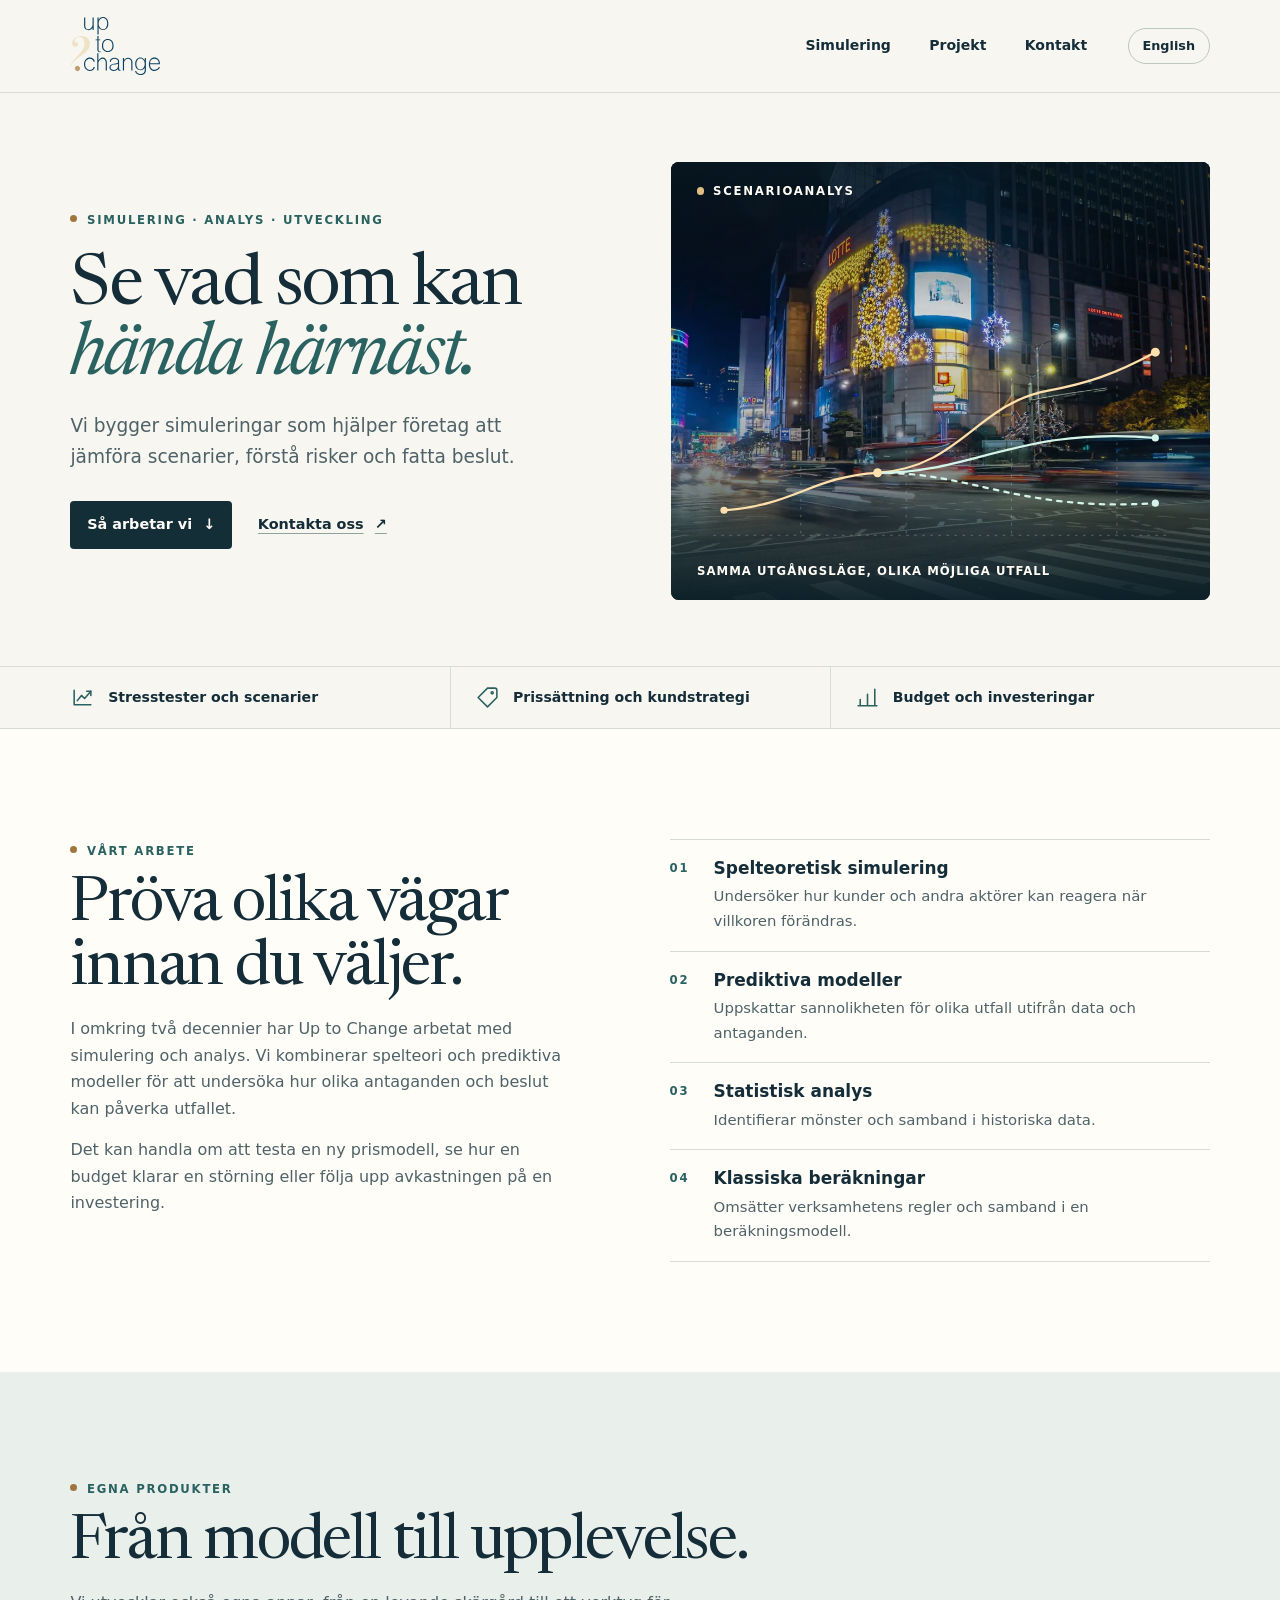
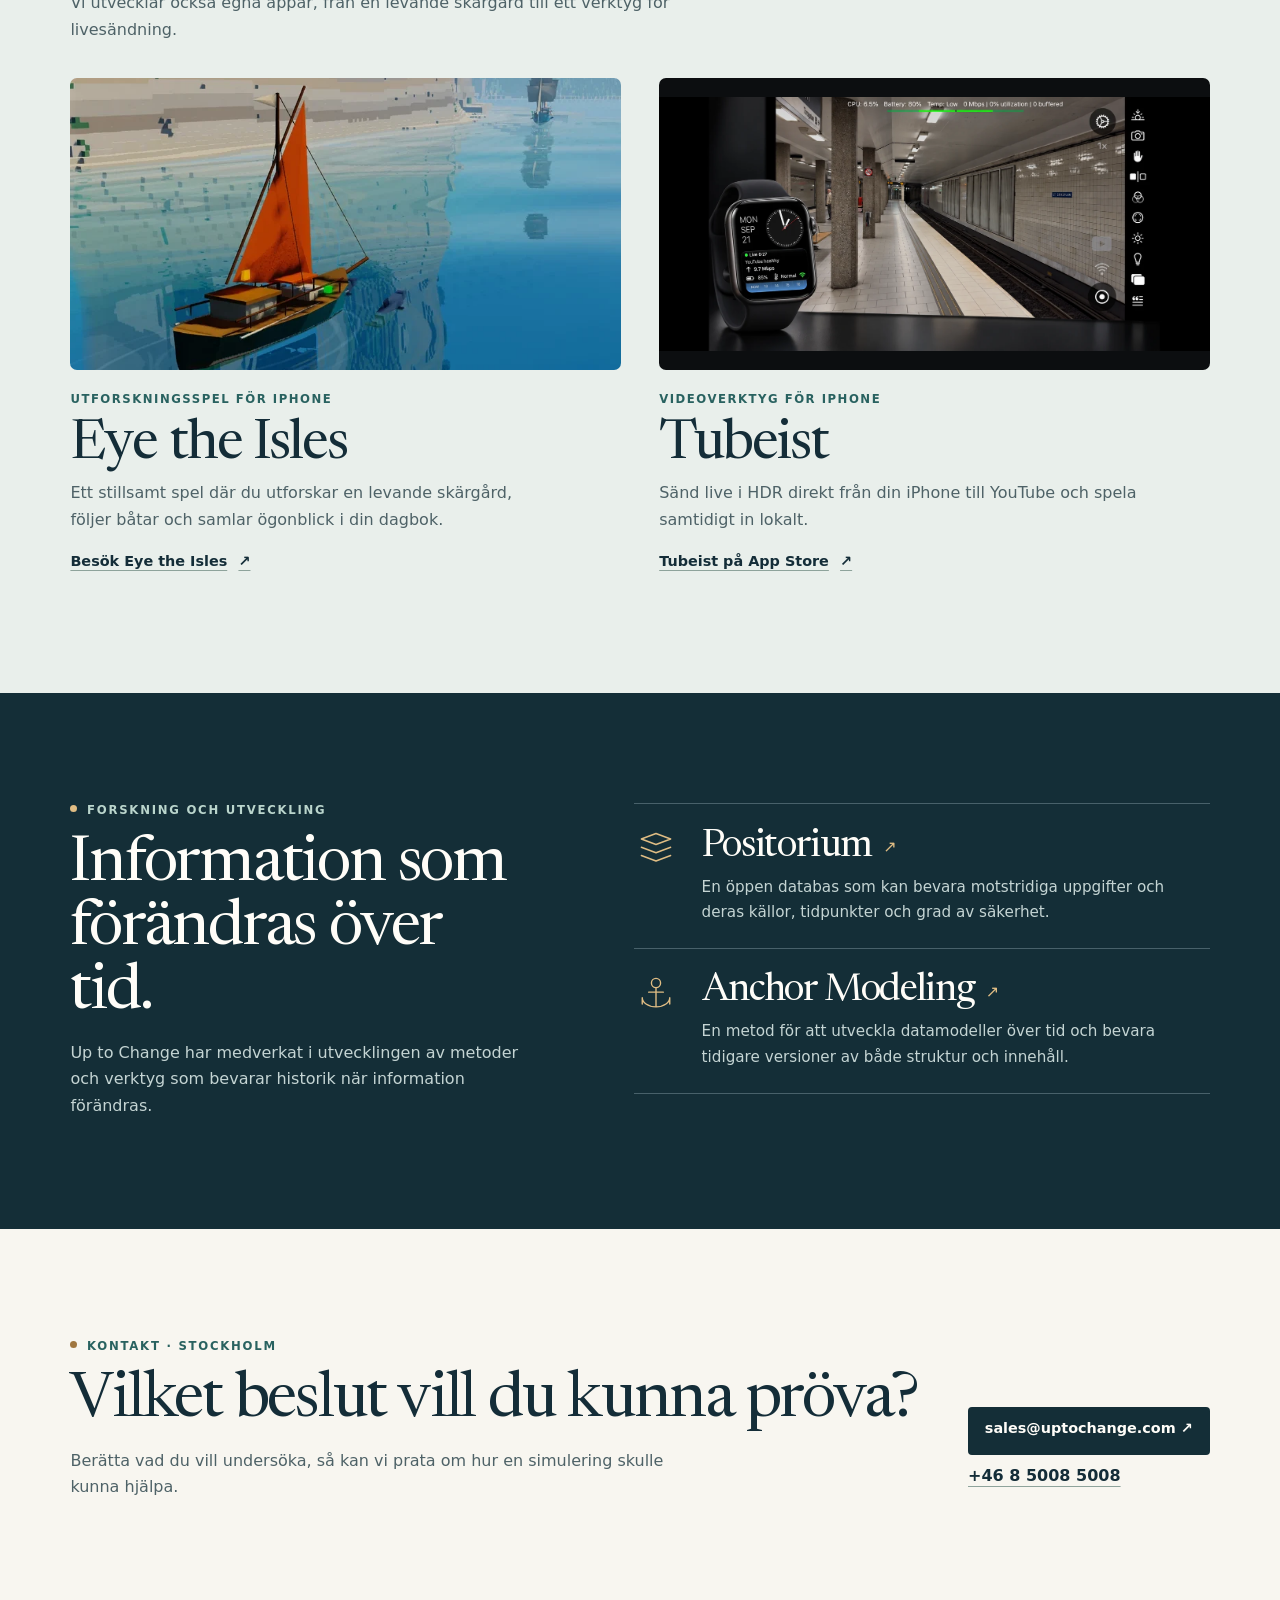
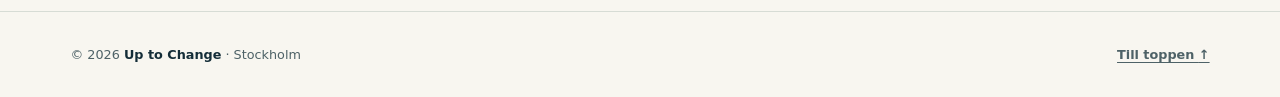
==== index.html @ 2a36a4be "Add bilingual Up to Change website" ====
<!doctype html>
<html lang="sv">
<head>
  <meta charset="utf-8">
  <meta name="viewport" content="width=device-width, initial-scale=1">
  <meta name="theme-color" content="#f8f6f0">
  <title>Up to Change | Simulering, analys och utveckling</title>
  <meta name="description" content="Up to Change bygger simuleringar för scenarioanalys, stresstester och affärsbeslut. Utforska våra appar och vår medverkan inom forskning och utveckling.">
  <link rel="canonical" href="https://www.uptochange.com/">
  <link rel="alternate" hreflang="sv" href="https://www.uptochange.com/">
  <link rel="alternate" hreflang="en" href="https://www.uptochange.com/index_en.html">
  <link rel="alternate" hreflang="x-default" href="https://www.uptochange.com/">
  <meta property="og:type" content="website">
  <meta property="og:title" content="Up to Change | Simulering, analys och utveckling">
  <meta property="og:description" content="Up to Change bygger simuleringar för scenarioanalys, stresstester och affärsbeslut. Utforska våra appar och vår medverkan inom forskning och utveckling.">
  <meta property="og:url" content="https://www.uptochange.com/">
  <meta property="og:image" content="https://www.uptochange.com/up-to-change-assets/street.webp">
  <link rel="icon" href="up-to-change-assets/icon.png" type="image/png">
  <link rel="apple-touch-icon" href="up-to-change-assets/icon.png">
  <link rel="stylesheet" href="up-to-change-assets/site.css">
  <script src="up-to-change-assets/street-video.js" defer></script>
</head>
<body id="top">
  <a class="skip" href="#main">Hoppa till innehållet</a>
  <header class="site-header">
    <div class="wrap header-inner">
      <a class="brand" href="#top">
        <img src="up-to-change-assets/up-to-change.svg" width="1153" height="740" alt="Up to Change">
      </a>
      <nav class="top-nav" aria-label="Huvudmeny">
        <a href="#simulation">Simulering</a>
        <a href="#projects">Projekt</a>
        <a href="#contact">Kontakt</a>
        <a class="language" href="index_en.html" lang="en" hreflang="en">English</a>
      </nav>
    </div>
  </header>

  <main id="main" tabindex="-1">
    <section class="hero" aria-labelledby="hero-title">
      <div class="wrap hero-grid">
        <div class="hero-copy">
          <p class="eyebrow">Simulering · Analys · Utveckling</p>
          <h1 id="hero-title">Se vad som kan <em>hända härnäst.</em></h1>
          <p>Vi bygger simuleringar som hjälper företag att jämföra scenarier, förstå risker och fatta beslut.</p>
          <div class="actions">
            <a class="button" href="#simulation">Så arbetar vi <span aria-hidden="true">↓</span></a>
            <a class="text-link" href="#contact">Kontakta oss <span aria-hidden="true">↗</span></a>
          </div>
        </div>
        <figure class="hero-visual">
          <img src="up-to-change-assets/street.webp" width="1440" height="810" alt="" fetchpriority="high">
          <video class="street-video" data-src="up-to-change-assets/street.mp4" width="960" height="540"
                 preload="none" muted loop playsinline aria-hidden="true"></video>
          <button class="video-toggle" type="button" hidden aria-label="Spela upp bakgrundsvideon"
                  data-play-label="Spela upp bakgrundsvideon" data-pause-label="Pausa bakgrundsvideon">
            <svg viewBox="0 0 24 24" width="18" height="18" fill="currentColor" aria-hidden="true" focusable="false">
              <path class="video-play" d="M8 5v14l11-7Z"/>
              <path class="video-pause" d="M7 5h3v14H7zm7 0h3v14h-3z"/>
            </svg>
          </button>
          <span class="visual-label">Scenarioanalys</span>
          <svg class="routes" viewBox="0 0 600 490" aria-hidden="true" focusable="false">
            <g fill="none" stroke="#e4efea" stroke-opacity=".3" stroke-width="1">
              <path d="M46 418H554M144 233v185m118-185v185m118-185v185m118-185v185" stroke-dasharray="3 6"/>
            </g>
            <g fill="none" stroke-width="2.5" stroke-linecap="round">
              <path d="M58 390C136 385 157 352 230 348" stroke="#ffdfab"/>
              <path d="M230 348c93-6 110-77 191-92 43-8 74-18 120-43" stroke="#ffdfab"/>
              <path d="M230 348c106 1 158-52 311-39" stroke="#d5f4e9"/>
              <path d="M230 348c105-1 160 44 311 34" stroke="#d5f4e9" stroke-dasharray="5 7"/>
            </g>
            <g fill="#ffdfab">
              <circle cx="58" cy="390" r="4"/><circle cx="230" cy="348" r="5"/><circle cx="541" cy="213" r="5"/>
            </g>
            <g fill="#d5f4e9">
              <circle cx="541" cy="309" r="4"/><circle cx="541" cy="382" r="4"/>
            </g>
          </svg>
          <figcaption class="visual-note">Samma utgångsläge, olika möjliga utfall</figcaption>
        </figure>
      </div>
    </section>

    <div class="use-cases">
      <ul class="wrap">
        <li><svg class="" viewBox="0 0 24 24" aria-hidden="true" fill="none" stroke="currentColor" stroke-width="1.5" stroke-linecap="round" stroke-linejoin="round"><path d="M4 19V5m0 14h16M7 15l4-5 3 3 6-7"/><path d="M16 6h4v4"/></svg><span>Stresstester och scenarier</span></li>
        <li><svg class="" viewBox="0 0 24 24" aria-hidden="true" fill="none" stroke="currentColor" stroke-width="1.5" stroke-linecap="round" stroke-linejoin="round"><path d="m3 12 9-9h7a2 2 0 0 1 2 2v7l-9 9-9-9Z"/><circle cx="16.5" cy="7.5" r="1"/></svg><span>Prissättning och kundstrategi</span></li>
        <li><svg class="" viewBox="0 0 24 24" aria-hidden="true" fill="none" stroke="currentColor" stroke-width="1.5" stroke-linecap="round" stroke-linejoin="round"><path d="M5 20v-6m7 6V9m7 11V4M3 20h18"/></svg><span>Budget och investeringar</span></li>
      </ul>
    </div>

    <section class="section services" id="simulation" aria-labelledby="simulation-title">
      <div class="wrap services-grid">
        <div class="section-title">
          <p class="eyebrow">Vårt arbete</p>
          <h2 id="simulation-title">Pröva olika vägar<br>innan du väljer.</h2>
          <p>I omkring två decennier har Up to Change arbetat med simulering och analys. Vi kombinerar spelteori och prediktiva modeller för att undersöka hur olika antaganden och beslut kan påverka utfallet.</p>
          <p>Det kan handla om att testa en ny prismodell, se hur en budget klarar en störning eller följa upp avkastningen på en investering.</p>
        </div>
        <ol class="method-list">
          <li><span class="method-no" aria-hidden="true">01</span>
            <div><h3>Spelteoretisk simulering</h3><p>Undersöker hur kunder och andra aktörer kan reagera när villkoren förändras.</p></div>
          </li>
          <li><span class="method-no" aria-hidden="true">02</span>
            <div><h3>Prediktiva modeller</h3><p>Uppskattar sannolikheten för olika utfall utifrån data och antaganden.</p></div>
          </li>
          <li><span class="method-no" aria-hidden="true">03</span>
            <div><h3>Statistisk analys</h3><p>Identifierar mönster och samband i historiska data.</p></div>
          </li>
          <li><span class="method-no" aria-hidden="true">04</span>
            <div><h3>Klassiska beräkningar</h3><p>Omsätter verksamhetens regler och samband i en beräkningsmodell.</p></div>
          </li>
        </ol>
      </div>
    </section>

    <section class="section projects" id="projects" aria-labelledby="projects-title">
      <div class="wrap">
        <div class="section-title">
          <p class="eyebrow">Egna produkter</p>
          <h2 id="projects-title">Från modell till upplevelse.</h2>
          <p>Vi utvecklar också egna appar, från en levande skärgård till ett verktyg för livesändning.</p>
        </div>
        <div class="projects-grid">
        <article class="project">
          <a class="project-media isles" href="https://www.uptochange.com/eyetheisles/" aria-label="Besök Eye the Isles">
            <img src="up-to-change-assets/eye-the-isles.webp" width="800" height="424" loading="lazy" alt="Fiskebåten Gannet med rött segel vid en klippig kust i Eye the Isles">
          </a>
          <p class="project-meta">Utforskningsspel för iPhone</p>
          <h3>Eye the Isles</h3>
          <p>Ett stillsamt spel där du utforskar en levande skärgård, följer båtar och samlar ögonblick i din dagbok.</p>
          <a class="text-link" href="https://www.uptochange.com/eyetheisles/">Besök Eye the Isles <span aria-hidden="true">↗</span></a>
        </article>
        <article class="project">
          <a class="project-media tubeist" href="https://apps.apple.com/app/tubeist/id6740208994" aria-label="Tubeist på App Store">
            <img src="up-to-change-assets/tubeist.webp" width="1400" height="645" loading="lazy" alt="Tubeists kameravy och övervakning av en sändning på Apple Watch">
          </a>
          <p class="project-meta">Videoverktyg för iPhone</p>
          <h3>Tubeist</h3>
          <p>Sänd live i HDR direkt från din iPhone till YouTube och spela samtidigt in lokalt.</p>
          <a class="text-link" href="https://apps.apple.com/app/tubeist/id6740208994">Tubeist på App Store <span aria-hidden="true">↗</span></a>
        </article>
        </div>
      </div>
    </section>

    <section class="section research dark" id="research" aria-labelledby="research-title">
      <div class="wrap research-grid">
        <div class="section-title">
          <p class="eyebrow">Forskning och utveckling</p>
          <h2 id="research-title">Information som förändras över tid.</h2>
          <p>Up to Change har medverkat i utvecklingen av metoder och verktyg som bevarar historik när information förändras.</p>
        </div>
        <div class="research-list">
          <article class="research-item">
            <svg class="research-icon" viewBox="0 0 48 48" aria-hidden="true" fill="none" stroke="currentColor" stroke-width="1.5" stroke-linecap="round" stroke-linejoin="round"><path d="M8 12 24 6l16 6-16 6L8 12Zm0 9 16 6 16-6M8 30l16 6 16-6"/></svg>
            <div>
              <h3><a href="https://roenbaeck.github.io/positorium/">Positorium <span aria-hidden="true">↗</span></a></h3>
              <p>En öppen databas som kan bevara motstridiga uppgifter och deras källor, tidpunkter och grad av säkerhet.</p>
            </div>
          </article>
          <article class="research-item">
            <svg class="research-icon" viewBox="0 0 48 48" aria-hidden="true" fill="none" stroke="currentColor" stroke-width="1.5" stroke-linecap="round" stroke-linejoin="round"><path d="M24 17v21M16 22h16M9 28c0 5 6 10 15 10s15-5 15-10M9 28v7m30-7v7"/><circle cx="24" cy="12" r="5"/></svg>
            <div>
              <h3><a href="https://www.anchormodeling.com/">Anchor Modeling <span aria-hidden="true">↗</span></a></h3>
              <p>En metod för att utveckla datamodeller över tid och bevara tidigare versioner av både struktur och innehåll.</p>
            </div>
          </article>
        </div>
      </div>
    </section>

    <section class="section contact" id="contact" aria-labelledby="contact-title">
      <div class="wrap contact-grid">
        <div class="section-title">
          <p class="eyebrow">Kontakt · Stockholm</p>
          <h2 id="contact-title">Vilket beslut vill du kunna pröva?</h2>
          <p>Berätta vad du vill undersöka, så kan vi prata om hur en simulering skulle kunna hjälpa.</p>
        </div>
        <div class="contact-info">
          <a class="button" href="mailto:sales@uptochange.com">sales@uptochange.com <span aria-hidden="true">↗</span></a>
          <a class="text-link" href="tel:+46850085008">+46 8 5008 5008</a>
        </div>
      </div>
    </section>
  </main>

  <footer class="site-footer">
    <div class="wrap footer-inner">
      <p>© 2026 <strong>Up to Change</strong> · Stockholm</p>
      <a href="#top">Till toppen <span aria-hidden="true">↑</span></a>
    </div>
  </footer>
</body>
</html>
---- up-to-change-assets/site.css ----
@font-face {
  font-family: Newsreader;
  src: url(newsreader.woff2) format("woff2");
  font-style: normal;
  font-weight: 400;
  font-display: swap;
}

@font-face {
  font-family: Newsreader;
  src: url(newsreader-italic.woff2) format("woff2");
  font-style: italic;
  font-weight: 400;
  font-display: swap;
}

:root {
  color-scheme: light;
  --paper: #f8f6f0;
  --white: #fffdf8;
  --ink: #142d38;
  --muted: #4e6267;
  --teal: #296260;
  --deep: #142e37;
  --gold: #a0763f;
  --pale-gold: #e0bd84;
  --line: #d7dcd5;
  --wash: #e9efeb;
  --serif: Newsreader, Georgia, serif;
  --sans: system-ui, -apple-system, BlinkMacSystemFont, "Segoe UI", sans-serif;
  --max: 1264px;
}

*, *::before, *::after { box-sizing: border-box; }
html { scroll-behavior: smooth; }
body {
  margin: 0;
  background: var(--paper);
  color: var(--ink);
  font: 1rem/1.65 var(--sans);
  -webkit-font-smoothing: antialiased;
}
img, svg { display: block; max-width: 100%; }
img { height: auto; }
a { color: inherit; }
:focus-visible { outline: 3px solid var(--teal); outline-offset: 5px; }
.dark :focus-visible { outline-color: var(--pale-gold); }
h1, h2, h3, p, figure { margin: 0; }
h1, h2, .project h3, .research-item h3 {
  font-family: var(--serif);
  font-weight: 400;
  line-height: 1;
  letter-spacing: -.035em;
}
h2 { font-size: clamp(2.65rem, 5vw, 4.75rem); }
p { max-width: 62ch; }
section[id] { scroll-margin-top: 1.5rem; }

.wrap { width: min(var(--max), calc(100% - 2 * clamp(1.25rem, 5.5vw, 5rem))); margin-inline: auto; }
.skip {
  position: absolute;
  top: .75rem;
  left: .75rem;
  z-index: 5;
  padding: .6rem 1rem;
  background: var(--white);
  transform: translateY(-180%);
}
.skip:focus { transform: translateY(0); }

.site-header { border-bottom: 1px solid var(--line); }
.header-inner {
  min-height: 92px;
  display: flex;
  align-items: center;
  justify-content: space-between;
  gap: 1.5rem;
}
.brand { display: inline-flex; flex: none; align-items: center; padding: .45rem 0; }
.brand img { width: 90px; height: auto; }
.top-nav { display: flex; align-items: center; flex-wrap: wrap; gap: clamp(.9rem, 3vw, 2.5rem); }
.top-nav a { display: inline-flex; align-items: center; min-height: 32px; font-size: .875rem; font-weight: 650; text-decoration: none; }
.top-nav a:hover { color: var(--teal); text-decoration: underline; text-underline-offset: .25em; }
.top-nav .language { margin-left: .15rem; padding: .42rem .85rem; border: 1px solid #bac7c0; border-radius: 2rem; font-size: .8rem; }
.top-nav .language:hover { background: var(--wash); text-decoration: none; }

.eyebrow, .visual-label, .visual-note, .method-no {
  font-size: .73rem;
  line-height: 1.35;
  letter-spacing: .15em;
  font-weight: 720;
  text-transform: uppercase;
}
.eyebrow { color: var(--teal); }
.eyebrow::before {
  content: "";
  display: inline-block;
  width: .44rem;
  height: .44rem;
  margin: 0 .6rem .13rem 0;
  border-radius: 50%;
  background: var(--gold);
}

.hero { padding: clamp(2.4rem, 5.4vw, 5rem) 0 clamp(2.6rem, 5.2vw, 4.9rem); }
.hero-grid {
  display: grid;
  grid-template-columns: 1fr 1fr;
  align-items: center;
  gap: clamp(2.25rem, 4.9vw, 5rem);
}
.hero h1 { font-size: clamp(3.8rem, 5.7vw, 5.8rem); line-height: .95; margin-top: 1.5rem; }
.hero h1 em { color: var(--teal); font-weight: 400; }
.hero-copy > p:not(.eyebrow) { color: var(--muted); margin-top: 1.25rem; max-width: 43ch; font-size: clamp(1.02rem, 1.45vw, 1.22rem); }
.actions { display: flex; flex-wrap: wrap; align-items: center; gap: 1rem 1.6rem; margin-top: 1.8rem; }
.button, .text-link {
  display: inline-flex;
  width: fit-content;
  align-items: center;
  gap: .7rem;
  font-size: .9rem;
  font-weight: 660;
  text-decoration: none;
}
.button {
  min-height: 48px;
  justify-content: center;
  border-radius: 4px;
  padding: .65rem 1.05rem;
  background: var(--deep);
  color: var(--white);
}
.button:hover { background: var(--teal); }
.text-link { min-height: 42px; text-decoration: underline; text-decoration-color: #8ea39b; text-underline-offset: .3em; }
.text-link:hover { color: var(--teal); text-decoration-color: currentColor; }

.hero-visual {
  min-width: 0;
  position: relative;
  isolation: isolate;
  overflow: hidden;
  aspect-ratio: 1.23;
  background: var(--deep);
  border-radius: 8px;
  color: #fffdf6;
}
.hero-visual > img, .street-video, .hero-visual::after, .routes {
  position: absolute;
  inset: 0;
  width: 100%;
  height: 100%;
}
.hero-visual > img, .street-video { object-fit: cover; object-position: 44% 50%; }
.street-video { opacity: 0; pointer-events: none; }
.street-video.has-frame { opacity: 1; }
.video-toggle {
  position: absolute;
  z-index: 3;
  top: .8rem;
  right: .8rem;
  width: 42px;
  height: 42px;
  padding: 0;
  border: 1px solid rgb(255 253 246 / .48);
  border-radius: 50%;
  background: rgb(9 29 39 / .82);
  color: #fffdf6;
  cursor: pointer;
}
.video-toggle:not([hidden]) { display: grid; place-items: center; }
.video-toggle:hover { background: #102f3d; }
.video-toggle:focus-visible { outline-color: var(--pale-gold); }
.video-pause, .video-toggle[data-playing="true"] .video-play { display: none; }
.video-toggle[data-playing="true"] .video-pause { display: block; }
.hero-visual::after {
  content: "";
  background: linear-gradient(180deg, rgb(9 29 39 / .72), rgb(9 29 39 / .12) 35%, rgb(9 29 39 / .27) 56%, rgb(9 29 39 / .95));
}
.routes { z-index: 1; }
.visual-label, .visual-note { position: absolute; z-index: 2; left: clamp(1rem, 2.5vw, 1.6rem); }
.visual-label { top: 1.35rem; }
.visual-label::before { content: ""; display: inline-block; width: .46rem; height: .46rem; border-radius: 50%; margin-right: .55rem; background: var(--pale-gold); }
.visual-note { bottom: 1.25rem; font-weight: 620; letter-spacing: .09em; }

.use-cases { border-block: 1px solid var(--line); }
.use-cases ul { margin: 0 auto; padding: 0; list-style: none; display: grid; grid-template-columns: repeat(3, 1fr); }
.use-cases li { display: flex; align-items: center; gap: .8rem; padding: 1.12rem 1.5rem; font-weight: 600; font-size: .88rem; }
.use-cases li:first-child { padding-left: 0; }
.use-cases li + li { border-left: 1px solid var(--line); }
.use-cases svg { flex: none; width: 25px; height: 25px; color: var(--teal); }

.section { padding-block: clamp(4.25rem, 8.6vw, 8rem); }
.section-title h2 { margin-top: .85rem; }
.section-title > p:not(.eyebrow) { color: var(--muted); margin-top: .95rem; }
.services { background: var(--white); }
.services-grid { display: grid; grid-template-columns: .92fr 1fr; gap: clamp(2.5rem, 8vw, 8rem); }
.services-grid .section-title { padding-top: .3rem; }
.method-list { list-style: none; margin: 0; padding: 0; border-top: 1px solid var(--line); }
.method-list li {
  display: grid;
  grid-template-columns: 2rem 1fr;
  gap: .75rem;
  padding: 1.07rem 0;
  border-bottom: 1px solid var(--line);
}
.method-no { color: var(--teal); padding-top: .25rem; }
.method-list h3 { font: 680 1.06rem/1.4 var(--sans); }
.method-list p { margin-top: .22rem; color: var(--muted); font-size: .93rem; }

.projects { background: var(--wash); }
.projects-grid { display: grid; grid-template-columns: 1fr 1fr; gap: clamp(1.5rem, 3vw, 2.75rem); margin-top: 2.2rem; }
.project-media { display: block; overflow: hidden; aspect-ratio: 1.89; border-radius: 7px; background: var(--deep); }
.project-media img { width: 100%; height: 100%; object-fit: cover; transition: transform 220ms ease-out; }
.project-media:hover img { transform: scale(1.025); }
.project-media.tubeist { background: #0c0e10; }
.project-media.tubeist img { object-fit: contain; }
.project-meta { margin-top: 1.3rem; color: var(--teal); font-size: .73rem; letter-spacing: .13em; text-transform: uppercase; font-weight: 700; }
.project h3 { margin: .45rem 0 .45rem; font-size: clamp(2.4rem, 4.4vw, 3.75rem); }
.project p:not(.project-meta) { color: var(--muted); max-width: 47ch; }
.project .text-link { margin-top: .5rem; }

.dark { background: var(--deep); color: var(--white); }
.dark .eyebrow { color: #bad5cc; }
.dark .eyebrow::before { background: var(--pale-gold); }
.dark .section-title > p:not(.eyebrow), .dark .research-item p { color: #c4d4d3; }
.research-grid { display: grid; grid-template-columns: .8fr 1fr; gap: clamp(2rem, 8vw, 8rem); align-items: start; }
.research-list { border-top: 1px solid #48616a; }
.research-item { display: grid; grid-template-columns: 52px 1fr; gap: 1rem; padding-block: 1.45rem; border-bottom: 1px solid #48616a; }
.research-icon { width: 44px; height: 44px; color: var(--pale-gold); }
.research-item h3 { font-size: clamp(1.9rem, 3vw, 2.65rem); }
.research-item h3 a { display: inline-flex; align-items: center; gap: .7rem; text-decoration: none; }
.research-item h3 a:hover { text-decoration: underline; text-underline-offset: .19em; }
.research-item h3 a span { color: var(--pale-gold); font: 1rem var(--sans); }
.research-item p { margin-top: .55rem; font-size: .95rem; }

.contact-grid { display: grid; grid-template-columns: 1fr auto; gap: 2rem; align-items: end; }
.contact-info { padding-bottom: .18rem; }
.contact-info a { display: block; margin-top: .5rem; }
.contact-info .text-link { min-height: 35px; font-size: 1rem; }
.site-footer { border-top: 1px solid var(--line); color: var(--muted); }
.footer-inner { min-height: 85px; display: flex; justify-content: space-between; align-items: center; flex-wrap: wrap; gap: .5rem 1.5rem; padding-block: 1rem; font-size: .8rem; }
.footer-inner strong { color: var(--ink); }
.footer-inner a { font-weight: 650; text-underline-offset: .25em; }

@media (max-width: 980px) {
  .hero-grid { gap: 2rem; }
  .hero h1 { font-size: clamp(3.1rem, 6.4vw, 4.25rem); }
  .hero-visual { aspect-ratio: 1.04; }
  .services-grid, .research-grid { gap: 3rem; }
}
@media (max-width: 720px) {
  .header-inner { min-height: 78px; gap: 1rem; }
  .brand img { width: 70px; }
  .top-nav { gap: .65rem 1rem; justify-content: flex-end; }
  .top-nav a { font-size: .82rem; }
  .hero-grid, .services-grid, .research-grid, .contact-grid { grid-template-columns: 1fr; }
  .hero h1 { font-size: clamp(3.45rem, 9.2vw, 5.1rem); }
  .hero-visual { aspect-ratio: 1.38; }
  .hero-copy > p:not(.eyebrow) { margin-top: .9rem; }
  .use-cases li { gap: .45rem; padding-inline: .62rem; font-size: .76rem; line-height: 1.35; }
  .use-cases svg { width: 19px; height: 19px; }
  .contact-grid { gap: .9rem; }
}
@media (max-width: 525px) {
  .top-nav { gap: .45rem; }
  .top-nav a { font-size: .8rem; }
  .top-nav .language { padding-inline: .48rem; }
  .projects-grid { grid-template-columns: 1fr; gap: 2.5rem; }
  .hero-visual { aspect-ratio: 1.25; }
  .use-cases li { align-items: flex-start; flex-direction: column; }
}
@media (max-width: 355px) {
  .header-inner { align-items: flex-start; padding-block: .5rem; }
  .top-nav { max-width: 165px; }
  .hero h1 { font-size: 2.85rem; }
}
@media (prefers-reduced-motion: reduce) {
  html { scroll-behavior: auto; }
  *, *::before, *::after { transition: none !important; }
}
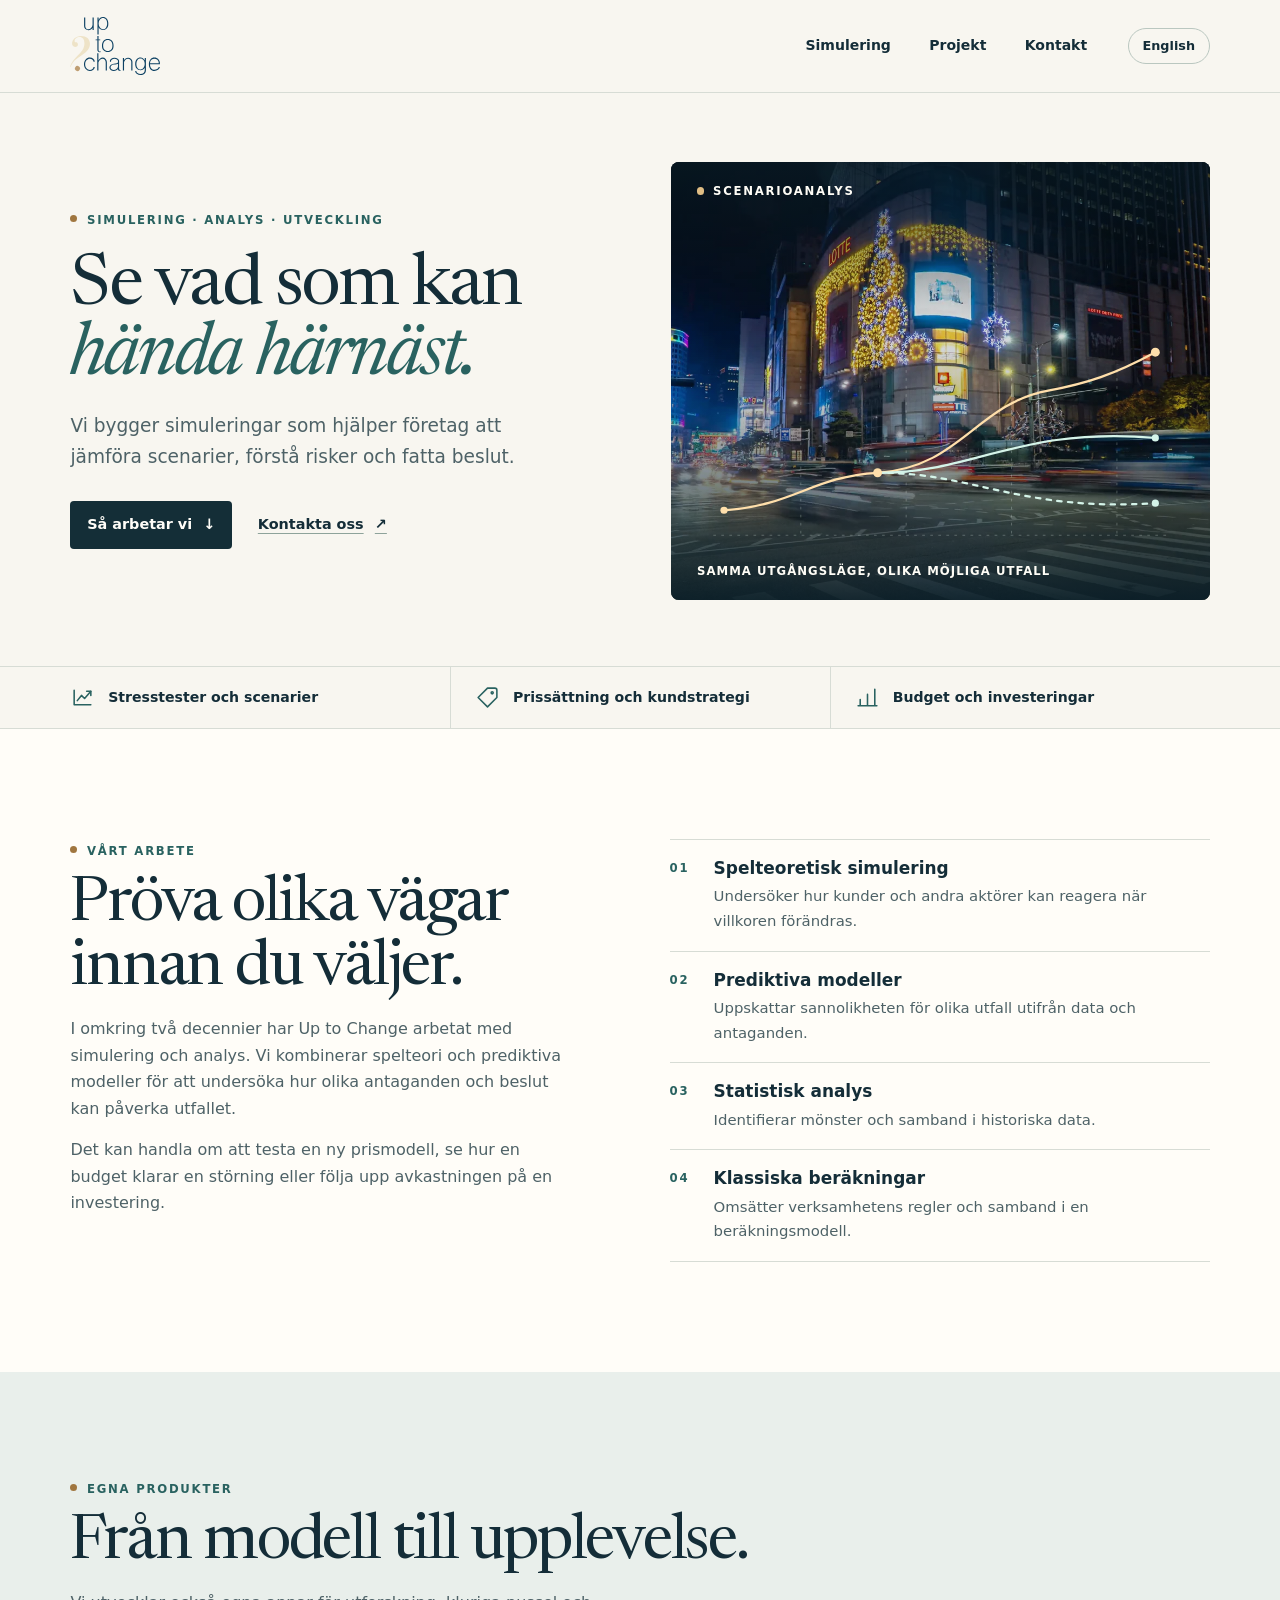
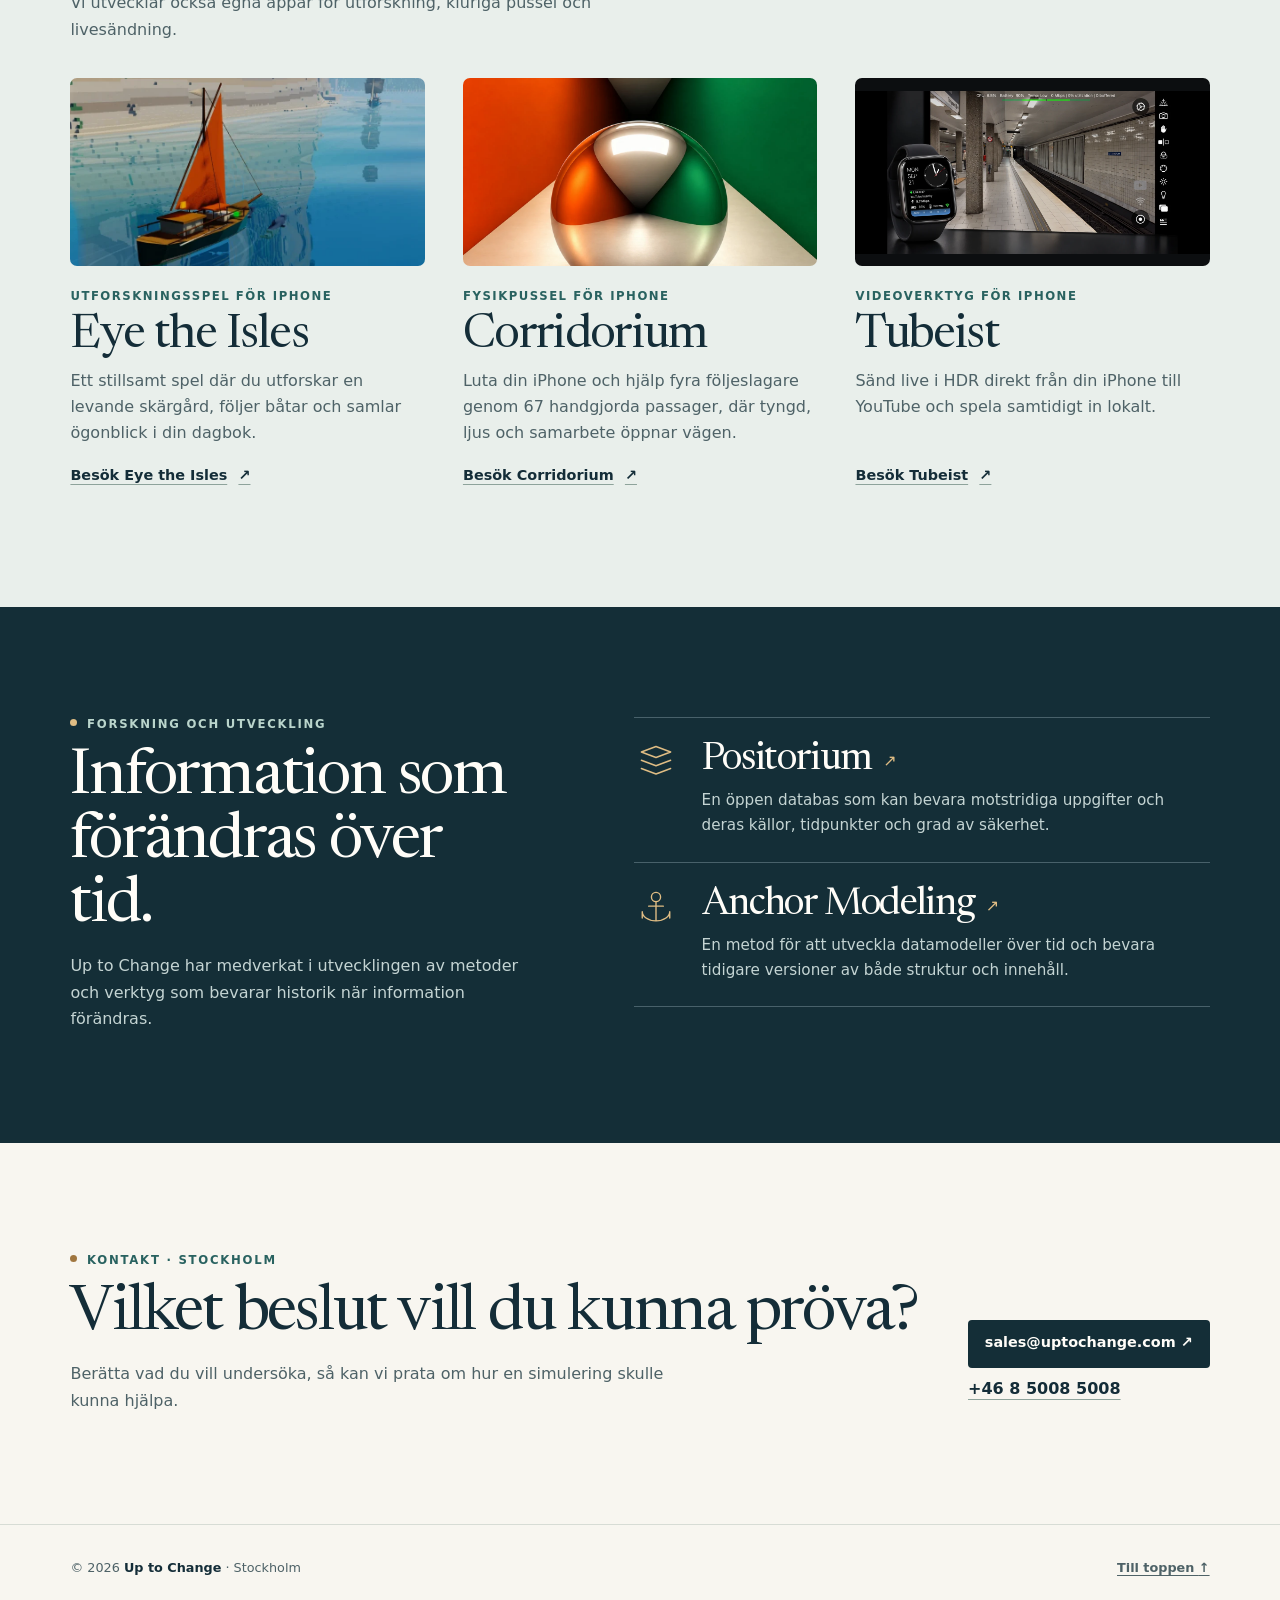
==== commit 0994db65: "Add Corridorium and refresh Tubeist homepage links" ====
--- a/index.html
+++ b/index.html
@@ -120,7 +120,7 @@
         <div class="section-title">
           <p class="eyebrow">Egna produkter</p>
           <h2 id="projects-title">Från modell till upplevelse.</h2>
-          <p>Vi utvecklar också egna appar, från en levande skärgård till ett verktyg för livesändning.</p>
+          <p>Vi utvecklar också egna appar för utforskning, kluriga pussel och livesändning.</p>
         </div>
         <div class="projects-grid">
         <article class="project">
@@ -133,13 +133,22 @@
           <a class="text-link" href="https://www.uptochange.com/eyetheisles/">Besök Eye the Isles <span aria-hidden="true">↗</span></a>
         </article>
         <article class="project">
-          <a class="project-media tubeist" href="https://apps.apple.com/app/tubeist/id6740208994" aria-label="Tubeist på App Store">
+          <a class="project-media corridorium" href="https://www.uptochange.com/corridorium/" aria-label="Besök Corridorium">
+            <img src="up-to-change-assets/corridorium.webp" width="1200" height="630" loading="lazy" alt="Corridoriums silverkula speglar korridorens orange och gröna väggar">
+          </a>
+          <p class="project-meta">Fysikpussel för iPhone</p>
+          <h3>Corridorium</h3>
+          <p>Luta din iPhone och hjälp fyra följeslagare genom 67 handgjorda passager, där tyngd, ljus och samarbete öppnar vägen.</p>
+          <a class="text-link" href="https://www.uptochange.com/corridorium/">Besök Corridorium <span aria-hidden="true">↗</span></a>
+        </article>
+        <article class="project">
+          <a class="project-media tubeist" href="https://www.uptochange.com/tubeist/" aria-label="Besök Tubeist">
             <img src="up-to-change-assets/tubeist.webp" width="1400" height="645" loading="lazy" alt="Tubeists kameravy och övervakning av en sändning på Apple Watch">
           </a>
           <p class="project-meta">Videoverktyg för iPhone</p>
           <h3>Tubeist</h3>
           <p>Sänd live i HDR direkt från din iPhone till YouTube och spela samtidigt in lokalt.</p>
-          <a class="text-link" href="https://apps.apple.com/app/tubeist/id6740208994">Tubeist på App Store <span aria-hidden="true">↗</span></a>
+          <a class="text-link" href="https://www.uptochange.com/tubeist/">Besök Tubeist <span aria-hidden="true">↗</span></a>
         </article>
         </div>
       </div>
--- a/up-to-change-assets/site.css
+++ b/up-to-change-assets/site.css
@@ -208,16 +208,17 @@
 .method-list p { margin-top: .22rem; color: var(--muted); font-size: .93rem; }
 
 .projects { background: var(--wash); }
-.projects-grid { display: grid; grid-template-columns: 1fr 1fr; gap: clamp(1.5rem, 3vw, 2.75rem); margin-top: 2.2rem; }
+.projects-grid { display: grid; grid-template-columns: repeat(3, minmax(0, 1fr)); gap: clamp(1.5rem, 3vw, 2.75rem); margin-top: 2.2rem; }
+.project { display: flex; flex-direction: column; }
 .project-media { display: block; overflow: hidden; aspect-ratio: 1.89; border-radius: 7px; background: var(--deep); }
 .project-media img { width: 100%; height: 100%; object-fit: cover; transition: transform 220ms ease-out; }
 .project-media:hover img { transform: scale(1.025); }
 .project-media.tubeist { background: #0c0e10; }
 .project-media.tubeist img { object-fit: contain; }
 .project-meta { margin-top: 1.3rem; color: var(--teal); font-size: .73rem; letter-spacing: .13em; text-transform: uppercase; font-weight: 700; }
-.project h3 { margin: .45rem 0 .45rem; font-size: clamp(2.4rem, 4.4vw, 3.75rem); }
-.project p:not(.project-meta) { color: var(--muted); max-width: 47ch; }
-.project .text-link { margin-top: .5rem; }
+.project h3 { margin: .45rem 0 .45rem; font-size: clamp(2rem, 3.7vw, 3.1rem); }
+.project p:not(.project-meta) { color: var(--muted); max-width: 47ch; flex: 1; }
+.project .text-link { margin-top: .5rem; align-self: flex-start; }
 
 .dark { background: var(--deep); color: var(--white); }
 .dark .eyebrow { color: #bad5cc; }
@@ -248,7 +249,12 @@
   .hero-visual { aspect-ratio: 1.04; }
   .services-grid, .research-grid { gap: 3rem; }
 }
+@media (min-width: 721px) and (max-width: 980px) {
+  .project-meta { min-height: 3.3em; }
+}
 @media (max-width: 720px) {
+  .projects-grid { grid-template-columns: 1fr; gap: 2.5rem; }
+  .project h3 { font-size: 2.4rem; }
   .header-inner { min-height: 78px; gap: 1rem; }
   .brand img { width: 70px; }
   .top-nav { gap: .65rem 1rem; justify-content: flex-end; }
@@ -265,7 +271,6 @@
   .top-nav { gap: .45rem; }
   .top-nav a { font-size: .8rem; }
   .top-nav .language { padding-inline: .48rem; }
-  .projects-grid { grid-template-columns: 1fr; gap: 2.5rem; }
   .hero-visual { aspect-ratio: 1.25; }
   .use-cases li { align-items: flex-start; flex-direction: column; }
 }
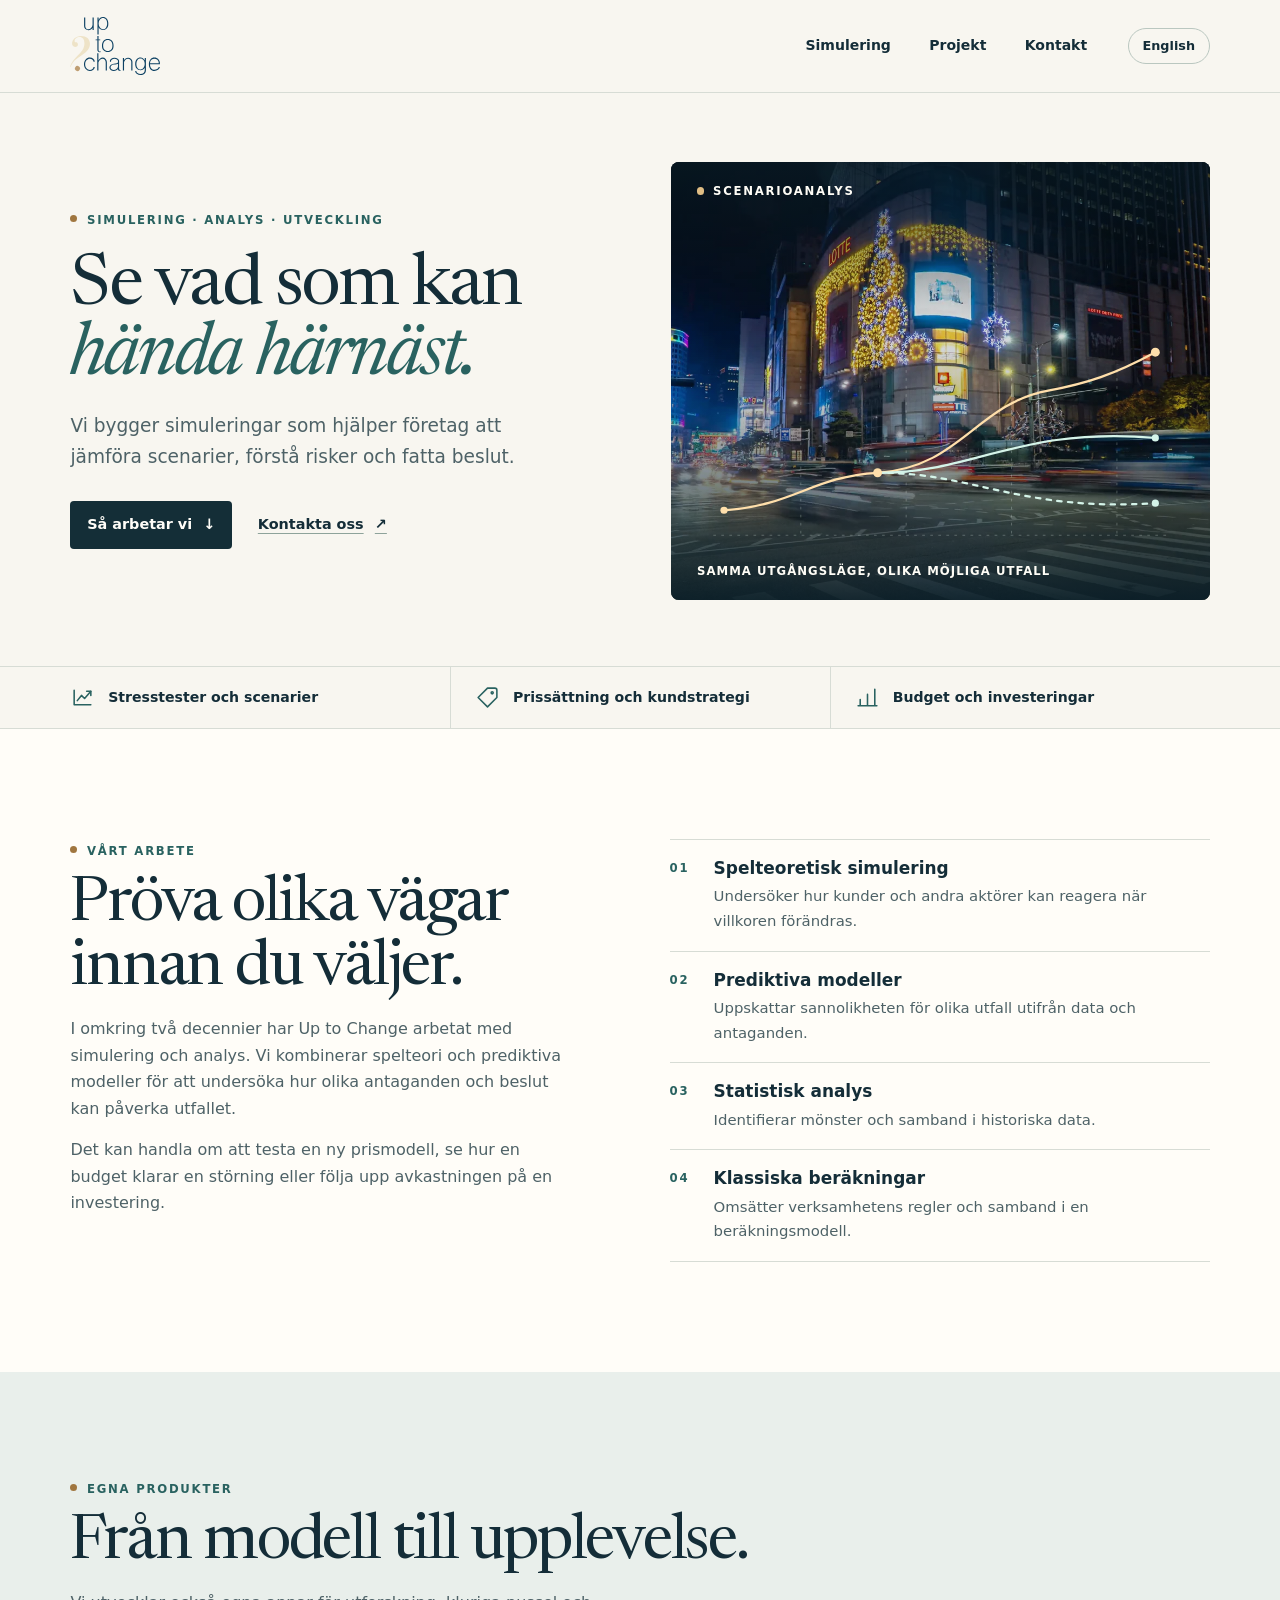
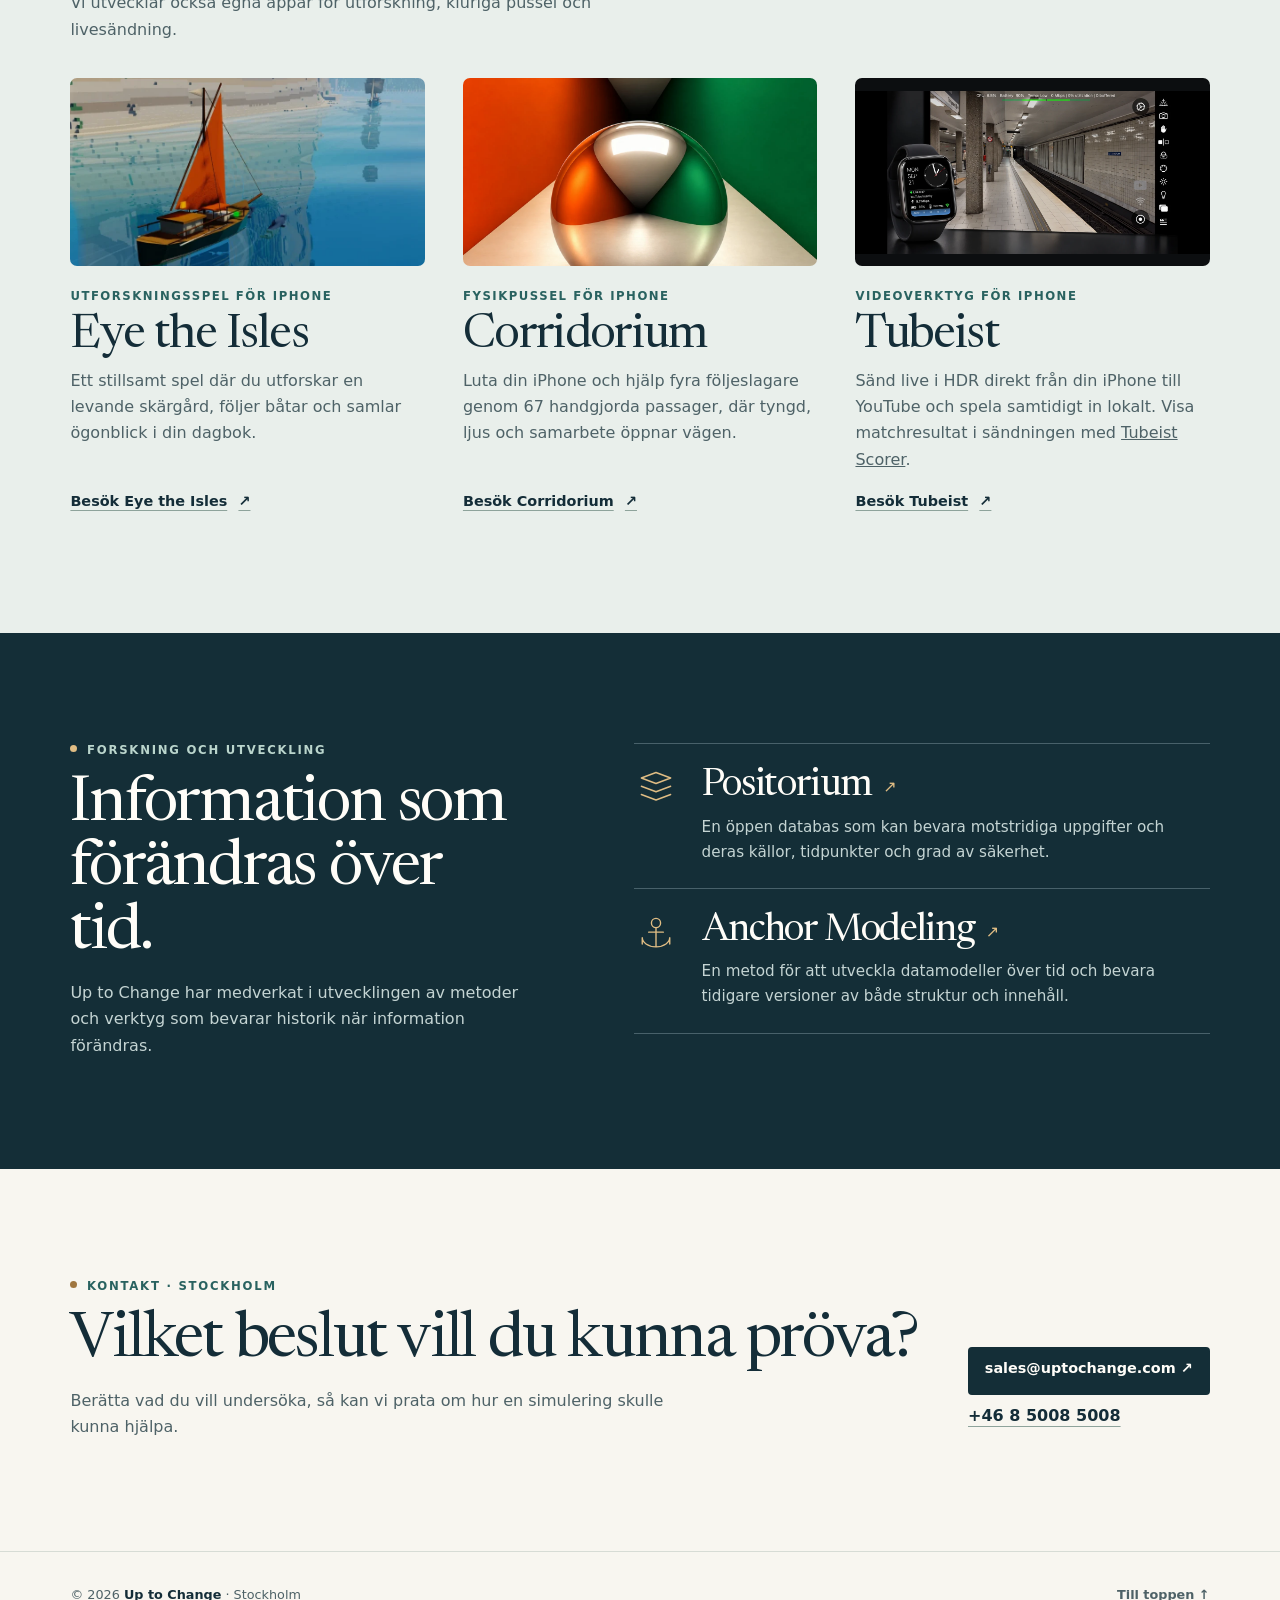
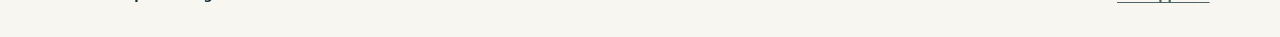
==== commit e1365767: "Link to Tubeist Scorer from both homepages" ====
--- a/index.html
+++ b/index.html
@@ -147,7 +147,7 @@
           </a>
           <p class="project-meta">Videoverktyg för iPhone</p>
           <h3>Tubeist</h3>
-          <p>Sänd live i HDR direkt från din iPhone till YouTube och spela samtidigt in lokalt.</p>
+          <p>Sänd live i HDR direkt från din iPhone till YouTube och spela samtidigt in lokalt. Visa matchresultat i sändningen med <a href="https://www.uptochange.com/tubeist-scorer/">Tubeist Scorer</a>.</p>
           <a class="text-link" href="https://www.uptochange.com/tubeist/">Besök Tubeist <span aria-hidden="true">↗</span></a>
         </article>
         </div>
@@ -165,7 +165,7 @@
           <article class="research-item">
             <svg class="research-icon" viewBox="0 0 48 48" aria-hidden="true" fill="none" stroke="currentColor" stroke-width="1.5" stroke-linecap="round" stroke-linejoin="round"><path d="M8 12 24 6l16 6-16 6L8 12Zm0 9 16 6 16-6M8 30l16 6 16-6"/></svg>
             <div>
-              <h3><a href="https://roenbaeck.github.io/positorium/">Positorium <span aria-hidden="true">↗</span></a></h3>
+              <h3><a href="https://positorium.com/">Positorium <span aria-hidden="true">↗</span></a></h3>
               <p>En öppen databas som kan bevara motstridiga uppgifter och deras källor, tidpunkter och grad av säkerhet.</p>
             </div>
           </article>
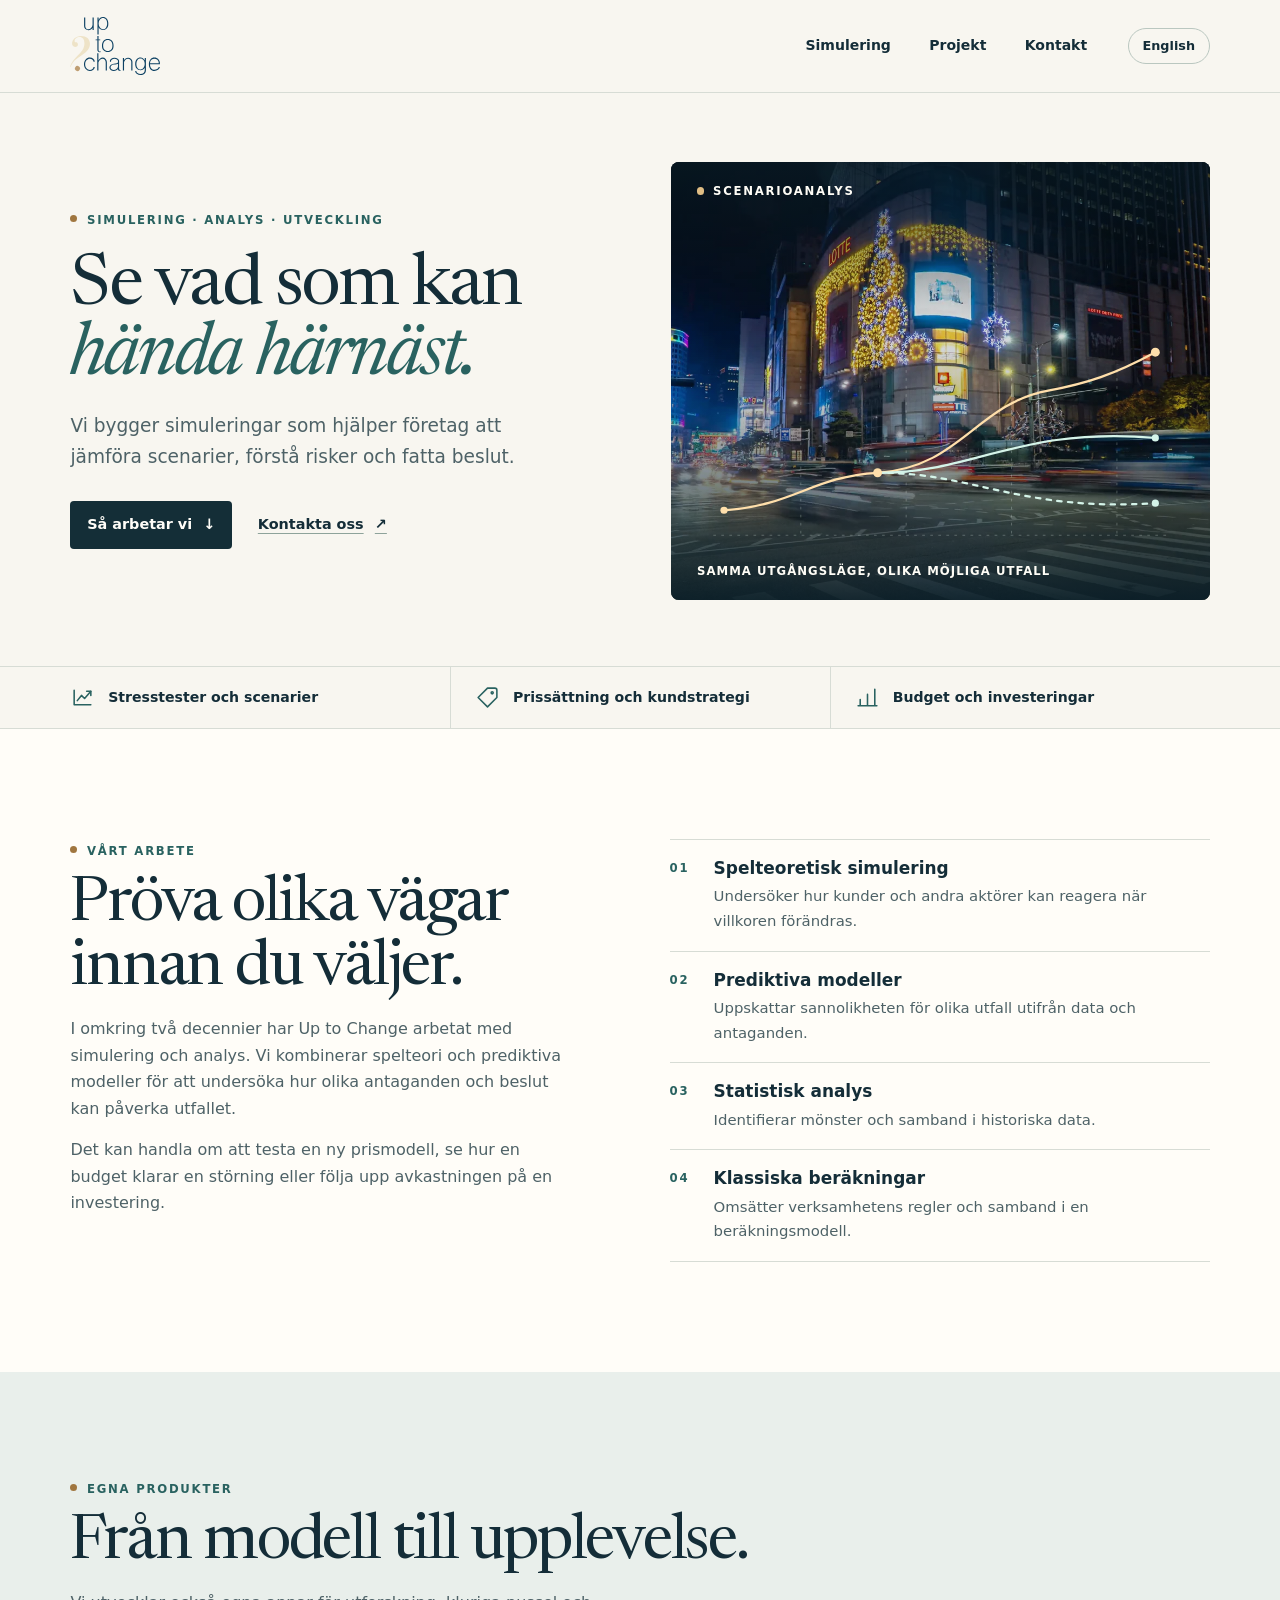
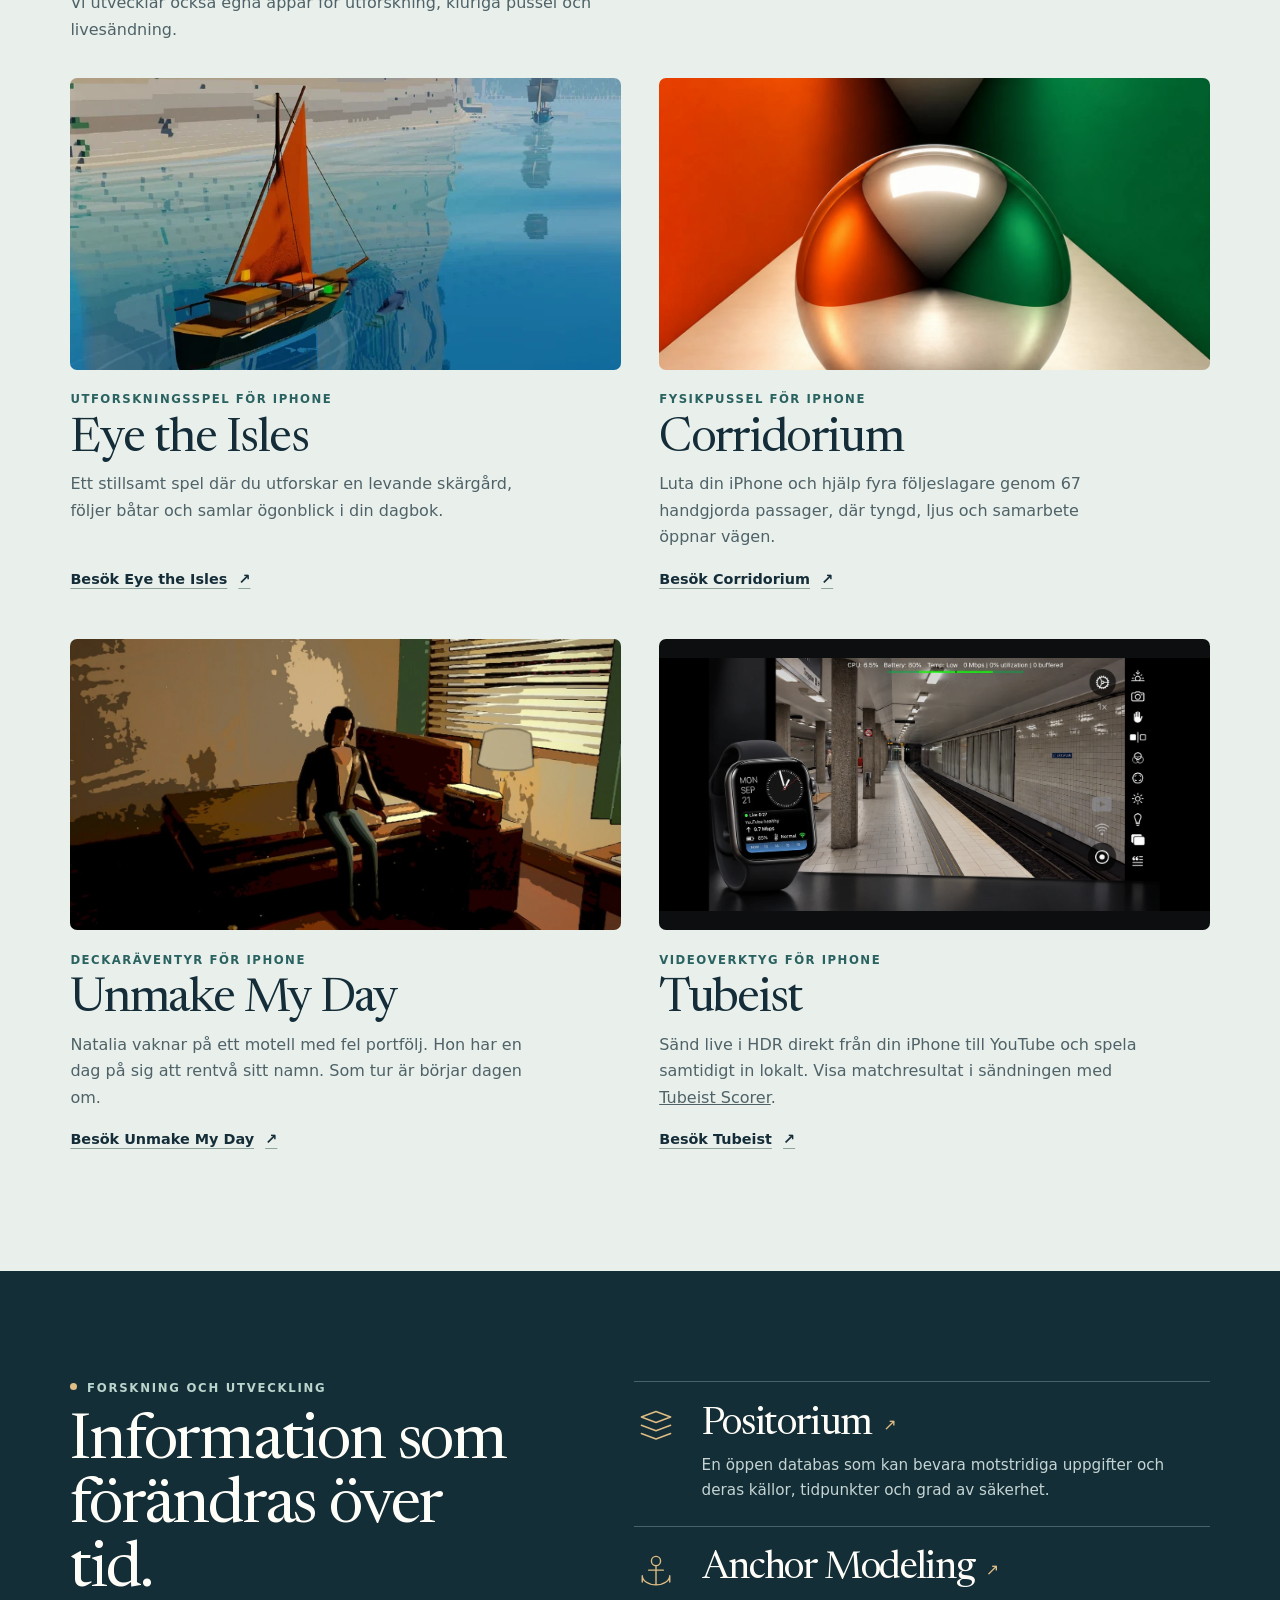
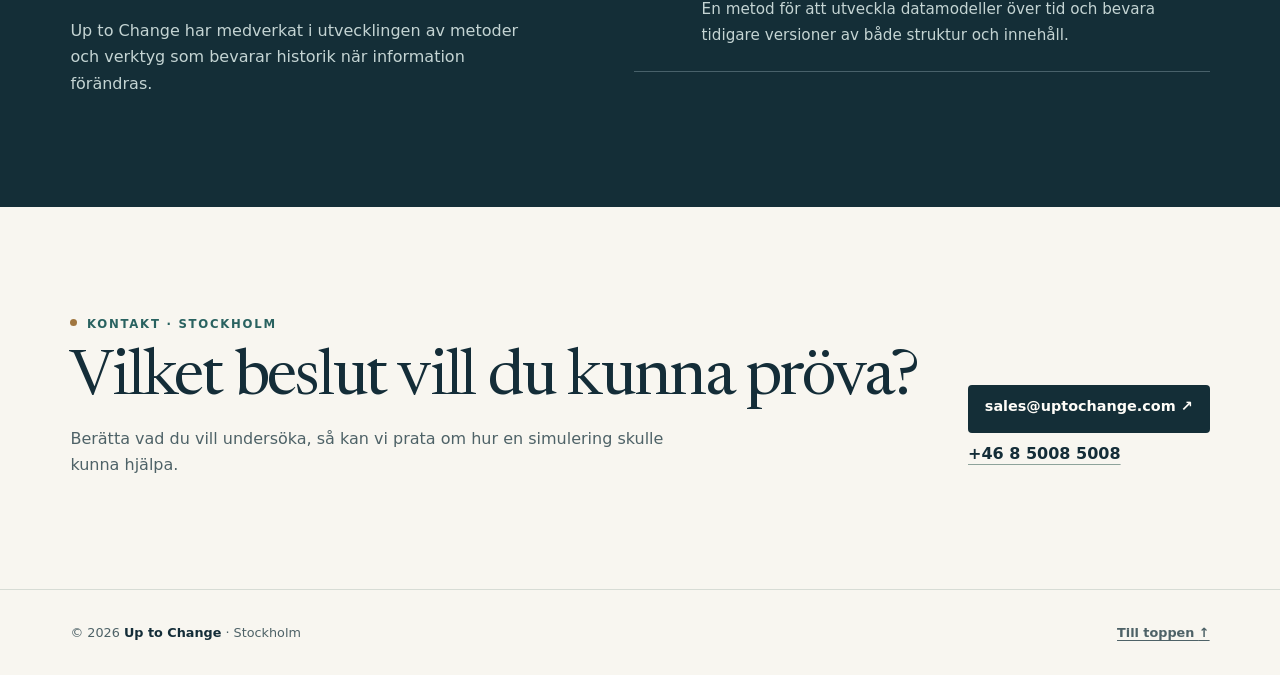
==== commit a9052e85: "Add Unmake My Day to the Up to Change homepage" ====
--- a/index.html
+++ b/index.html
@@ -142,6 +142,15 @@
           <a class="text-link" href="https://www.uptochange.com/corridorium/">Besök Corridorium <span aria-hidden="true">↗</span></a>
         </article>
         <article class="project">
+          <a class="project-media" href="https://www.uptochange.com/unmakemyday/" aria-label="Besök Unmake My Day">
+            <img src="up-to-change-assets/unmake-my-day.webp" width="1200" height="630" loading="lazy" alt="Natalia sitter på sängkanten i sitt motellrum">
+          </a>
+          <p class="project-meta">Deckaräventyr för iPhone</p>
+          <h3>Unmake My Day</h3>
+          <p>Natalia vaknar på ett motell med fel portfölj. Hon har en dag på sig att rentvå sitt namn. Som tur är börjar dagen om.</p>
+          <a class="text-link" href="https://www.uptochange.com/unmakemyday/">Besök Unmake My Day <span aria-hidden="true">↗</span></a>
+        </article>
+        <article class="project">
           <a class="project-media tubeist" href="https://www.uptochange.com/tubeist/" aria-label="Besök Tubeist">
             <img src="up-to-change-assets/tubeist.webp" width="1400" height="645" loading="lazy" alt="Tubeists kameravy och övervakning av en sändning på Apple Watch">
           </a>
--- a/up-to-change-assets/site.css
+++ b/up-to-change-assets/site.css
@@ -208,7 +208,7 @@
 .method-list p { margin-top: .22rem; color: var(--muted); font-size: .93rem; }
 
 .projects { background: var(--wash); }
-.projects-grid { display: grid; grid-template-columns: repeat(3, minmax(0, 1fr)); gap: clamp(1.5rem, 3vw, 2.75rem); margin-top: 2.2rem; }
+.projects-grid { display: grid; grid-template-columns: repeat(2, minmax(0, 1fr)); gap: clamp(1.5rem, 3vw, 2.75rem); margin-top: 2.2rem; }
 .project { display: flex; flex-direction: column; }
 .project-media { display: block; overflow: hidden; aspect-ratio: 1.89; border-radius: 7px; background: var(--deep); }
 .project-media img { width: 100%; height: 100%; object-fit: cover; transition: transform 220ms ease-out; }
@@ -248,9 +248,6 @@
   .hero h1 { font-size: clamp(3.1rem, 6.4vw, 4.25rem); }
   .hero-visual { aspect-ratio: 1.04; }
   .services-grid, .research-grid { gap: 3rem; }
-}
-@media (min-width: 721px) and (max-width: 980px) {
-  .project-meta { min-height: 3.3em; }
 }
 @media (max-width: 720px) {
   .projects-grid { grid-template-columns: 1fr; gap: 2.5rem; }
